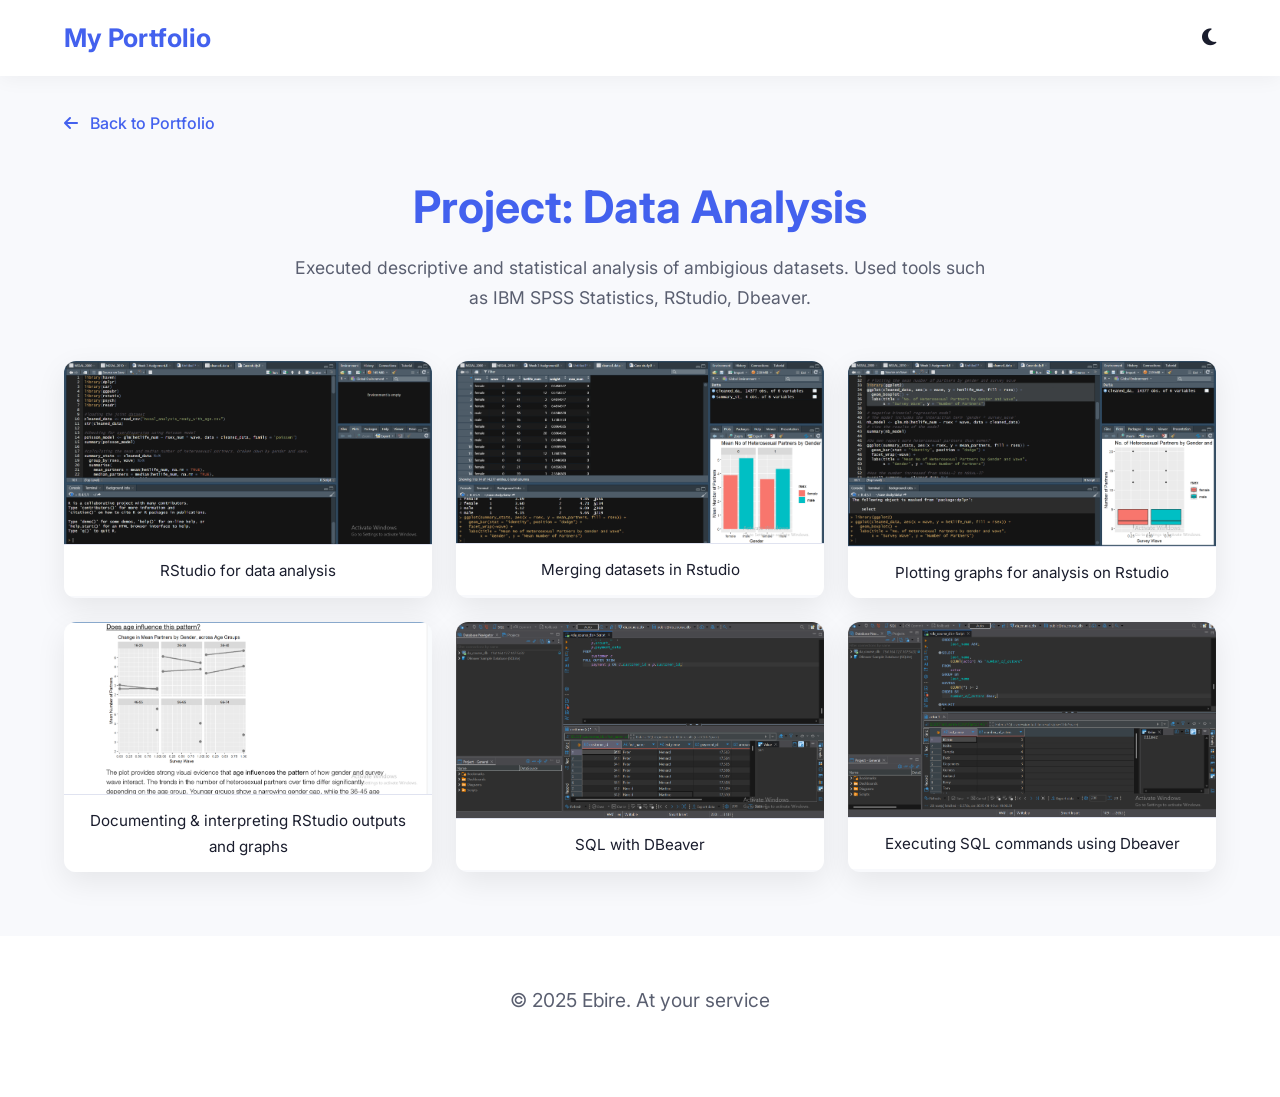
==== daproject.html @ a15b56ac "Add files via upload" ====
<!DOCTYPE html>
<html lang="en">

<head>
  <meta charset="UTF-8" />
  <meta name="viewport" content="width=device-width, initial-scale=1.0" />
  <title>Project Showcase - Your Name</title>
  <link rel="stylesheet" href="style.css" />
  <link href="https://fonts.googleapis.com/css2?family=Inter:wght@300;400;500;600;700&display=swap" rel="stylesheet">
  <link rel="stylesheet" href="https://cdnjs.cloudflare.com/ajax/libs/font-awesome/6.4.0/css/all.min.css" />
  <link rel="icon" href="favicon.svg" type="image/svg+xml">
  <link rel="alternate icon" href="favicon.ico" type="image/x-icon">
  <link rel="apple-touch-icon" sizes="57x57" href="/apple-icon-57x57.png">
  <link rel="apple-touch-icon" sizes="60x60" href="/apple-icon-60x60.png">
  <link rel="apple-touch-icon" sizes="72x72" href="/apple-icon-72x72.png">
  <link rel="apple-touch-icon" sizes="76x76" href="/apple-icon-76x76.png">
  <link rel="apple-touch-icon" sizes="114x114" href="/apple-icon-114x114.png">
  <link rel="apple-touch-icon" sizes="120x120" href="/apple-icon-120x120.png">
  <link rel="apple-touch-icon" sizes="144x144" href="/apple-icon-144x144.png">
  <link rel="apple-touch-icon" sizes="152x152" href="/apple-icon-152x152.png">
  <link rel="apple-touch-icon" sizes="180x180" href="/apple-icon-180x180.png">
  <link rel="icon" type="image/png" sizes="192x192" href="/android-icon-192x192.png">
  <link rel="icon" type="image/png" sizes="32x32" href="/favicon-32x32.png">
  <link rel="icon" type="image/png" sizes="96x96" href="/favicon-96x96.png">
  <link rel="icon" type="image/png" sizes="16x16" href="/favicon-16x16.png">
  <link rel="manifest" href="/manifest.json">
  <meta name="msapplication-TileColor" content="#ffffff">
  <meta name="msapplication-TileImage" content="/ms-icon-144x144.png">
  <meta name="theme-color" content="#ffffff">
</head>

<body class="project-page">
  <!-- Navigation -->
  <nav id="navbar">
    <div class="nav-container">
      <a href="index.html" class="logo">My Portfolio</a>
      <button id="theme-toggle" aria-label="Toggle dark mode">
        <i class="fas fa-moon"></i>
      </button>
    </div>
  </nav>

  <!-- Project Content -->
  <main class="project-container">
    <a href="index.html" class="back-link">
      <i class="fas fa-arrow-left"></i> Back to Portfolio
    </a>

    <div class="project-header">
      <h1>Project: Data Analysis</h1>
      <p>
        Executed descriptive and statistical analysis of ambigious datasets.
        Used tools such as IBM SPSS Statistics, RStudio, Dbeaver.
      </p>
    </div>

    <div class="screenshots">
      <!-- Replace img/src with your screenshots -->
      <div class="screenshot-card">
        <img src="rstudio-da.png" alt="RStudio" />
        <div class="caption">RStudio for data analysis</div>
      </div>

      <div class="screenshot-card">
        <img src="rstudiodataset-da.png" alt="RStudio dataset" />
        <div class="caption">Merging datasets in Rstudio</div>
      </div>

      <div class="screenshot-card">
        <img src="rstudiograph-da.png" alt="RStudio Graph" />
        <div class="caption">Plotting graphs for analysis on Rstudio</div>
      </div>

      <div class="screenshot-card">
        <img src="rstudiooutput-da.png" alt="Rstudio Output" />
        <div class="caption">Documenting & interpreting RStudio outputs and graphs</div>
      </div>

      <div class="screenshot-card">
        <img src="SQL-withDBeaver.png" alt="SQL with DBeaver" />
        <div class="caption">SQL with DBeaver</div>
      </div>

      <div class="screenshot-card">
        <img src="SQL-withDBeaver1.png" alt="SQL with DBeaver" />
        <div class="caption">Executing SQL commands using Dbeaver</div>
      </div>
    </div>
  </main>

  <footer>
    <div class="container">
      <p>&copy; 2025 Ebire. At your service</p>
    </div>
  </footer>

  <script src="project.js"></script>
</body>

</html>
---- style.css ----
/* Reset & Base */
* {
    margin: 0;
    padding: 0;
    box-sizing: border-box;
}

/* Profile Image Styling */
.profile-image-container {
    width: 150px;
    height: 150px;
    border-radius: 50%;
    overflow: hidden;
    margin: 0 auto 1.5rem auto;
    border: 2px solid var(--accent);
    box-shadow: 0 5px 15px rgba(67, 97, 238, 0.2);
    background: var(--bg-secondary);
}

.profile-image {
    width: 100%;
    height: 100%;
    object-fit: cover;
    display: block;
}



:root {
    --bg-primary: #f8f9fc;
    --bg-secondary: #ffffff;
    --text-primary: #1a1d2d;
    --text-secondary: #5a5f70;
    --accent: #4361ee;
    --accent-hover: #3a56d4;
    --border: #e0e3f0;
    --shadow: 0 10px 30px rgba(0, 0, 0, 0.08);
    --radius: 12px;
    --transition: all 0.3s ease;
    --hero-gradient-light: linear-gradient(135deg, #f8f9fc 0%, #e9ecef 100%);
    --hero-gradient-dark: linear-gradient(135deg, #1a1a2e 0%, #16213e 100%);
}

/* Dark Mode */
.dark-mode {
    --bg-primary: #121212;
    --bg-secondary: #1e1e1e;
    --text-primary: #e0e0e0;
    --text-secondary: #aaaaaa;
    --border: #333;
    --shadow: 0 10px 30px rgba(0, 0, 0, 0.2);
    --hero-gradient-dark: linear-gradient(135deg, #121220 0%, #1a1a35 100%);
}

body {
    padding-top: 30px;
    min-height: 100vh;
    font-family: 'Inter', system-ui, -apple-system, sans-serif;
    background-color: var(--bg-primary);
    color: var(--text-primary);
    line-height: 1.7;
    transition: var(--transition);
}

.container {
    max-width: 1200px;
    margin: 0 auto;
    padding: 0 1.5rem;
}

.section-title {
    font-size: 2.5rem;
    font-weight: 700;
    text-align: center;
    margin-bottom: 1rem;
    color: var(--accent);
}

.section-subtitle {
    text-align: center;
    max-width: 600px;
    margin: 0 auto 3rem;
    color: var(--text-secondary);
    font-size: 1.1rem;
}

/* Navbar */
#navbar {
    position: fixed;
    top: 0;
    width: 100%;
    background: var(--bg-secondary);
    backdrop-filter: blur(10px);
    -webkit-backdrop-filter: blur(10px);
    box-shadow: 0 2px 20px rgba(0, 0, 0, 0.05);
    z-index: 1000;
    transition: var(--transition);
}

.nav-container {
    max-width: 1200px;
    margin: 0 auto;
    padding: 1rem 1.5rem;
    display: flex;
    justify-content: space-between;
    align-items: center;
}

.logo {
    font-size: 1.6rem;
    font-weight: 700;
    color: var(--accent);
    text-decoration: none;
}

.nav-links {
  display: flex;
  list-style: none;
  margin: 0;
  padding: 0;
  gap: 2rem;
}

.nav-links.active {
    display: flex;
}

.nav-links a {
  text-decoration: none;
  color: var(--text-primary);
  font-weight: 500;
  font-size: 1rem;
  transition: color 0.3s ease;
}

.nav-links a:hover {
  color: var(--accent);
}

#theme-toggle {
    background: none;
    border: none;
    color: var(--text-primary);
    font-size: 1.2rem;
    cursor: pointer;
    margin-left: 1rem;
}

.burger {
    display: none;
    flex-direction: column;
    cursor: pointer;
    z-index: 1001;
    width: 22px;
    /* Reduced width */
}

.burger span {
    width: 100%;
    height: 3px;
    background: var(--text-primary);
    /* Uses current theme's text color */
    margin: 4px 0;
    border-radius: 3px;
    transition: all 0.3s ease;
    /* Smooth animation for color & transform */
}

/* Hero Section */
.hero {
    height: 100vh;
    display: flex;
    align-items: center;
    justify-content: center;
    text-align: center;
    padding: 0 1rem;
    box-sizing: border-box;

    /* Dynamic background */
    background: var(--hero-gradient-light);
    color: var(--text-primary);
    transition: background 0.5s ease;
    /* Smooth transition */
}

.dark-mode .hero {
    background: var(--hero-gradient-dark);
    --hero-gradient-dark: linear-gradient(135deg, #120029 0%, #2a1045 100%);
}

.hero-content {
    max-width: 800px;
}

.hero-content h1 {
    font-size: 3.5rem;
    margin-bottom: 0.5rem;
    font-weight: 800;
}

.hero-content h1 span {
    color: var(--accent);
    position: relative;
}

.hero-content .subtitle {
    font-size: 1.5rem;
    color: var(--accent);
    margin-bottom: 1rem;
    font-weight: 600;
}

.hero-content .description {
    font-size: 1.2rem;
    color: var(--text-secondary);
    margin-bottom: 2rem;
    max-width: 600px;
    margin-left: auto;
    margin-right: auto;
}

.cta-buttons {
    display: flex;
    gap: 1rem;
    justify-content: center;
    flex-wrap: wrap;
}

/* Buttons */
.btn {
    padding: 0.8rem 2rem;
    border-radius: 50px;
    font-weight: 600;
    text-decoration: none;
    transition: var(--transition);
    display: inline-block;
    border: none;
    cursor: pointer;
    font-size: 1rem;
}

.btn.primary {
    background: var(--accent);
    color: white;
}

.btn.primary:hover {
    background: var(--accent-hover);
    transform: translateY(-3px);
    box-shadow: var(--shadow);
}

.btn.secondary {
    background: transparent;
    color: var(--accent);
    border: 2px solid var(--accent);
}

.btn.secondary:hover {
    background: rgba(67, 97, 238, 0.1);
}

.btn.large {
    padding: 1rem 2.5rem;
    font-size: 1.1rem;
}

/* About Section */
.about {
    padding: 6rem 0;
}

.about-content {
    display: flex;
    flex-wrap: wrap;
    gap: 3rem;
    align-items: center;
    margin-top: 2rem;
}

.about-img img {
    width: 280px;
    height: 280px;
    border-radius: 50%;
    object-fit: cover;
    border: 4px solid var(--accent);
    box-shadow: var(--shadow);
}

.about-text {
    flex: 1;
    min-width: 300px;
}

.about-text p {
    margin-bottom: 1.2rem;
    color: var(--text-secondary);
}

.skills {
    margin: 1.5rem 0;
}

.skills h4 {
    margin-bottom: 0.8rem;
    color: var(--text-primary);
}

.skills ul {
    list-style: none;
}

.skills li {
    margin-bottom: 0.5rem;
    color: var(--text-secondary);
}

/* Projects Section */
.projects {
    padding: 6rem 0;
    background: var(--bg-secondary);
}

.projects-grid {
    display: grid;
    grid-template-columns: repeat(auto-fit, minmax(320px, 1fr));
    gap: 2rem;
    margin-top: 3rem;
}

.project-card {
    background: var(--bg-primary);
    border-radius: var(--radius);
    overflow: hidden;
    box-shadow: var(--shadow);
    transition: var(--transition);
}

.project-card:hover {
    transform: translateY(-10px);
    box-shadow: 0 20px 40px rgba(0, 0, 0, 0.12);
}

.project-img img {
    width: 100%;
    height: 200px;
    object-fit: cover;
}

.project-info {
    padding: 1.5rem;
}

.project-info h3 {
    font-size: 1.4rem;
    margin-bottom: 0.5rem;
    color: var(--text-primary);
}

.project-info p {
    color: var(--text-secondary);
    margin-bottom: 1rem;
    font-size: 0.95rem;
}

.tech {
    font-size: 0.85rem;
    color: var(--accent);
    font-weight: 500;
    margin-bottom: 1rem;
    display: block;
}

.view-project {
    color: var(--accent);
    text-decoration: none;
    font-weight: 600;
    font-size: 0.95rem;
}

.view-project i {
    margin-left: 0.3rem;
    transition: var(--transition);
}

.view-project:hover i {
    transform: translateX(3px);
}

/* Contact Section */
.contact {
    padding: 6rem 0;
}

.contact-form {
    max-width: 600px;
    margin: 0 auto;
    display: flex;
    flex-direction: column;
    gap: 1.2rem;
}

.form-group input,
.form-group textarea {
    width: 100%;
    padding: 1rem;
    border: 1px solid var(--border);
    border-radius: var(--radius);
    background: var(--bg-secondary);
    color: var(--text-primary);
    font-family: inherit;
    font-size: 1rem;
    transition: var(--transition);
}

.form-group input:focus,
.form-group textarea:focus {
    outline: none;
    border-color: var(--accent);
    box-shadow: 0 0 0 3px rgba(67, 97, 238, 0.2);
}

/* Footer */
footer {
    text-align: center;
    padding: 3rem 1.5rem;
    background: var(--bg-secondary);
    color: var(--text-secondary);
    font-size: 0.95rem;
}

.social-links {
    margin-top: 1rem;
    display: flex;
    justify-content: center;
    gap: 1.5rem;
}

.social-links a {
    color: var(--text-secondary);
    font-size: 1.3rem;
    transition: var(--transition);
}

.social-links a:hover {
    color: var(--accent);
    transform: translateY(-2px);
}

.profile-image-container {
    opacity: 0;
    transform: translateY(20px);
    animation: fadeUp 1s ease forwards;
}

.hero-content h1,
.subtitle,
.description,
.cta-buttons {
    opacity: 0;
    transform: translateY(20px);
    animation: fadeUp 1s ease forwards;
}

.hero-content h1 {
    animation-delay: 0.2s;
}

.subtitle {
    animation-delay: 0.4s;
}

.description {
    animation-delay: 0.6s;
}

.cta-buttons {
    animation-delay: 0.8s;
}

.project-container {
    padding: 4rem 1.5rem;
    max-width: 1200px;
    margin: 0 auto;
}

.project-header {
    text-align: center;
    margin-bottom: 3rem;
}

.project-header h1 {
    font-size: 2.8rem;
    color: var(--accent);
    margin-bottom: 0.5rem;
}

.project-header p {
    color: var(--text-secondary);
    font-size: 1.1rem;
    max-width: 700px;
    margin: 0 auto;
}

.screenshots {
    display: grid;
    grid-template-columns: repeat(auto-fit, minmax(300px, 1fr));
    gap: 1.5rem;
    margin-top: 2rem;
}

.screenshot-card {
    border-radius: var(--radius);
    overflow: hidden;
    box-shadow: var(--shadow);
    transition: transform 0.3s ease;
}

.screenshot-card:hover {
    transform: translateY(-5px);
}

.screenshot-card img {
    width: 100%;
    height: auto;
    display: block;
}

.caption {
    background: var(--bg-secondary);
    color: var(--text-primary);
    padding: 0.8rem;
    font-size: 0.95rem;
    text-align: center;
    border-top: 1px solid var(--border);
}

.back-link {
    display: inline-block;
    margin: 1rem 0 2rem;
    color: var(--accent);
    text-decoration: none;
    font-weight: 500;
}

.back-link i {
    margin-right: 0.5rem;
}

.thanks-container {
    min-height: 80vh;
    display: flex;
    flex-direction: column;
    align-items: center;
    justify-content: center;
    text-align: center;
    padding: 2rem 1rem;
}

.icon {
    font-size: 5rem;
    color: var(--accent);
    margin-bottom: 1.5rem;
}

h1 {
    font-size: 2.8rem;
    margin-bottom: 1rem;
    color: var(--text-primary);
}

p {
    font-size: 1.2rem;
    color: var(--text-secondary);
    max-width: 600px;
    margin: 0 auto 2rem;
}

.btn.primary {
    font-size: 1.1rem;
    padding: 0.9rem 2.5rem;
}

#form-status {
    display: none;
    /* Initially hidden */
    text-align: center;
    margin-top: 1rem;
}


@keyframes fadeUp {
    to {
        opacity: 1;
        transform: translateY(0);
    }
}

/* Responsive */
@media (max-width: 768px) {
    .about-img{
        display: none;
    }
    .nav-links {
        display: none;
        list-style: none;
        flex-direction: column;
        background: var(--bg-secondary);
        position: absolute;
        top: 70px;
        left: 0;
        gap: 1rem;
        right: 0;
        margin: 0;
        padding: 1rem 0;
        box-shadow: 0 10px 30px rgba(0, 0, 0, 0.1);
        z-index: 1000;
    }

    .nav-links li {
        list-style: none;
        text-align: center;
    }

    .nav-links a {
        display: block;
        padding: 0.8rem 1rem;
        color: var(--text-primary);
        text-decoration: none;
        font-weight: 500;
        transition: color 0.3s;
    }

    .tog-bug{
        display: flex;
        flex-direction: row;
        align-items: center;
        justify-content: center;
        gap: 1.5rem;
    }
    .nav-links a:hover {
        color: var(--accent);
    }

    .nav-links.active {
        display: flex;
    }

    .nav-container {
        gap: 1rem;
        /* Reduce space between items */
        flex-wrap: nowrap;
    }

    .burger {
        display: flex;
        width: 22px;
    }

    .hero-content h1 {
        font-size: 2.8rem;
    }

    .section-title {
        font-size: 2.2rem;
    }

    .cta-buttons {
        flex-direction: column;
        gap: 0.8rem;
    }

    #theme-toggle {
        margin-left: 0.5rem;
        /* Was probably 1rem or more */
    }
}

/* Improve spacing on mobile */
@media (max-width: 768px) {
    .profile-image-container {
        width: 120px;
        height: 120px;
        margin-bottom: 1rem;
    }

    .hero-content h1 {
        font-size: 2.5rem;
    }

    .subtitle {
        font-size: 1.3rem;
    }
}
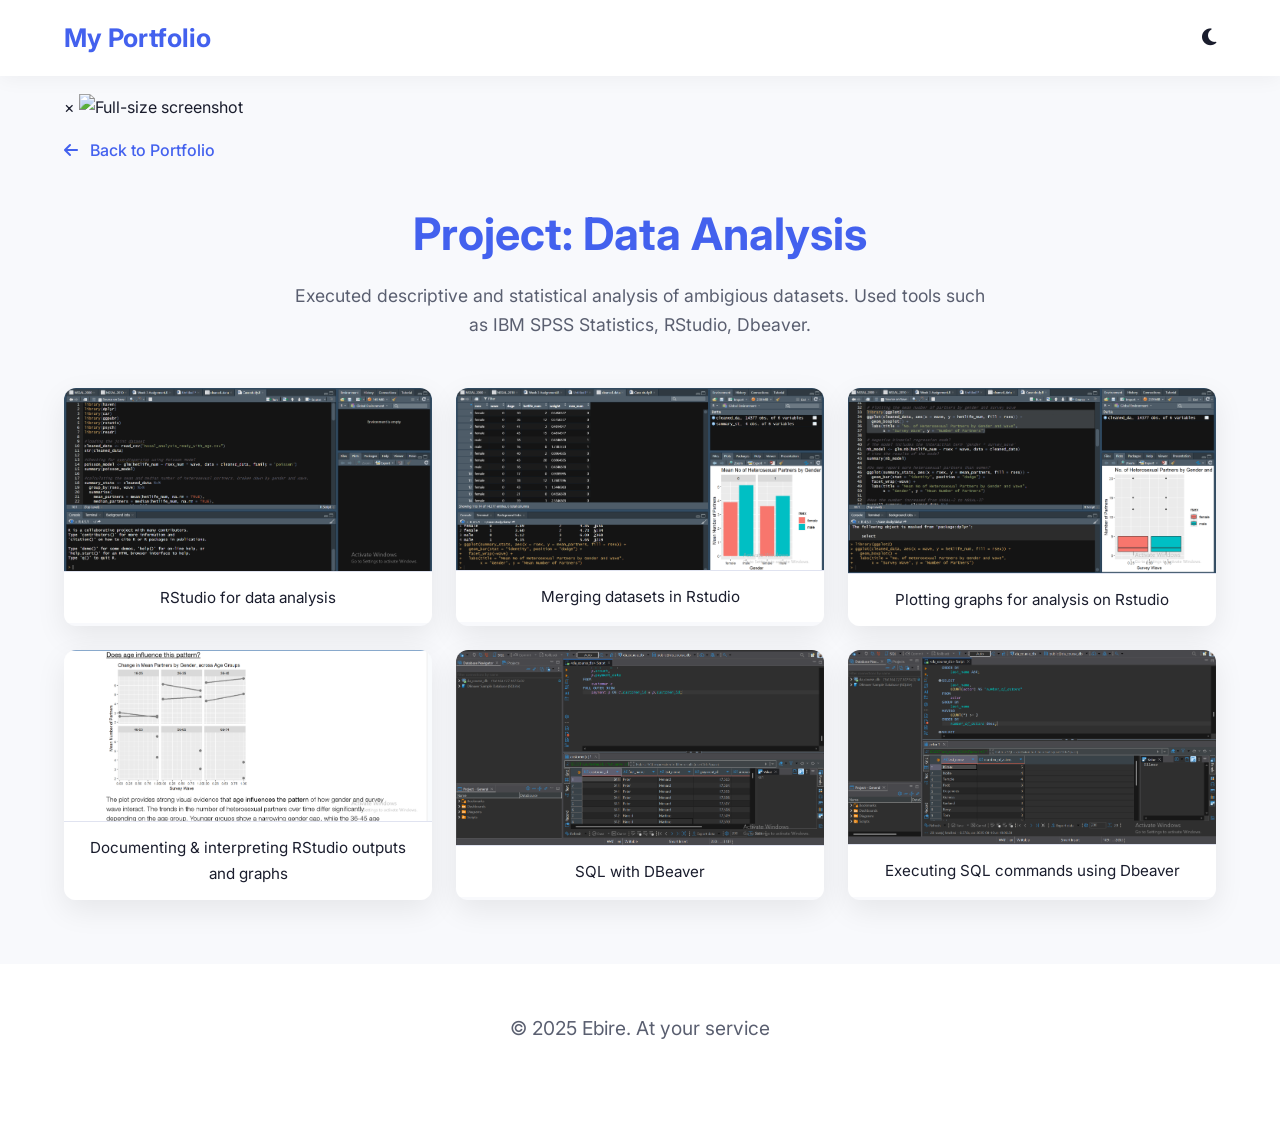
==== commit 768bf703: "Update daproject.html" ====
--- a/daproject.html
+++ b/daproject.html
@@ -4,7 +4,7 @@
 <head>
   <meta charset="UTF-8" />
   <meta name="viewport" content="width=device-width, initial-scale=1.0" />
-  <title>Project Showcase - Your Name</title>
+  <title>Data Analysis</title>
   <link rel="stylesheet" href="style.css" />
   <link href="https://fonts.googleapis.com/css2?family=Inter:wght@300;400;500;600;700&display=swap" rel="stylesheet">
   <link rel="stylesheet" href="https://cdnjs.cloudflare.com/ajax/libs/font-awesome/6.4.0/css/all.min.css" />
@@ -42,6 +42,11 @@
 
   <!-- Project Content -->
   <main class="project-container">
+    <!-- Lightbox Modal -->
+    <div id="lightbox" class="lightbox">
+      <span class="close">&times;</span>
+      <img id="lightbox-img" src="" alt="Full-size screenshot">
+    </div>
     <a href="index.html" class="back-link">
       <i class="fas fa-arrow-left"></i> Back to Portfolio
     </a>
@@ -55,7 +60,6 @@
     </div>
 
     <div class="screenshots">
-      <!-- Replace img/src with your screenshots -->
       <div class="screenshot-card">
         <img src="rstudio-da.png" alt="RStudio" />
         <div class="caption">RStudio for data analysis</div>
@@ -97,4 +101,4 @@
   <script src="project.js"></script>
 </body>
 
-</html>+</html>
--- a/style.css
+++ b/style.css
@@ -166,6 +166,47 @@
     /* Smooth animation for color & transform */
 }
 
+.github-rect-btn {
+  position: absolute;
+  top: 95px;           /* Below fixed navbar */
+  right: 20px;         /* Distance from right edge */
+  display: flex;
+  align-items: center;
+  gap: 0.6rem;
+  background: #4361ee; /* Your brand blue */
+  color: white !important;
+  padding: 0.7rem 1.2rem;
+  border-radius: 15px; /* Smooth rounded corners */
+  text-decoration: none;
+  font-weight: 500;
+  font-size: 0.95rem;
+  box-shadow: 0 4px 12px rgba(67, 97, 238, 0.2);
+  z-index: 1000;
+  transition: all 0.3s ease;
+}
+
+.github-rect-btn:hover {
+  background: #3a56d4;
+  transform: translateY(-3px);
+  box-shadow: 0 6px 16px rgba(67, 97, 238, 0.3);
+}
+
+.github-rect-btn i {
+  font-size: 1.1rem;
+}
+
+.github-rect-btn span {
+  white-space: nowrap;
+}
+
+/* Dark mode support */
+.dark-mode .github-rect-btn {
+  background: #5e72e4;
+}
+
+.dark-mode .github-rect-btn:hover {
+  background: #4b63dd;
+}
 /* Hero Section */
 .hero {
     height: 100vh;
@@ -674,10 +715,6 @@
         margin-left: 0.5rem;
         /* Was probably 1rem or more */
     }
-}
-
-/* Improve spacing on mobile */
-@media (max-width: 768px) {
     .profile-image-container {
         width: 120px;
         height: 120px;
@@ -691,4 +728,15 @@
     .subtitle {
         font-size: 1.3rem;
     }
-}+    .github-rect-btn {
+    top: 105px;
+    right: 10px;
+    font-size: 0.85rem;
+    padding: 0.5rem 0.6rem;
+    border-radius: 10px;
+  }
+
+  .github-rect-btn i {
+    font-size: 1rem;
+  }
+}
